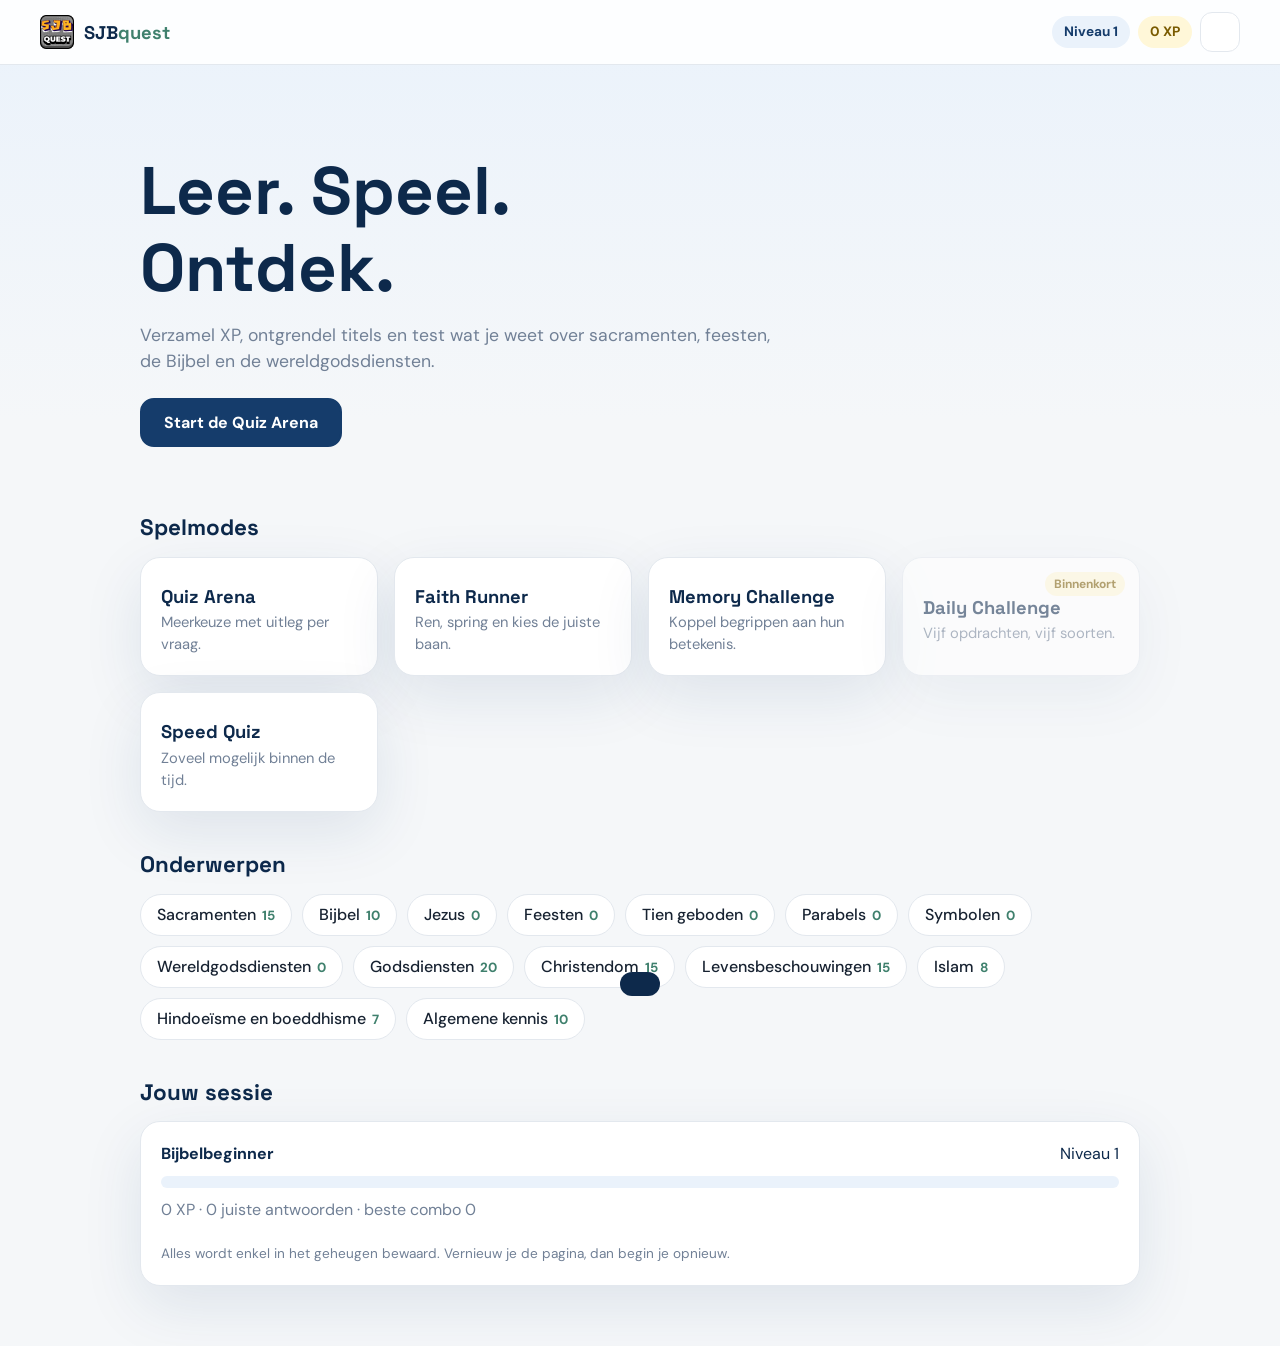
==== index.html @ 5b4e06c1 "Fix favicon and OG image paths for GitHub Pages subpath" ====
<!DOCTYPE html>
<html lang="nl">
<head>
<meta charset="UTF-8">
<meta name="viewport" content="width=device-width, initial-scale=1">
<meta property="og:image" content="https://the-mocake-devs.github.io/geloofsquest/logo.png" />
<meta property="og:title" content="SJBquest" />
<meta property="og:description" content="Leer. Speel. Ontdek." />
<title>SJBquest – Leer. Speel. Ontdek.</title>
<link rel="icon" href="logo.png" type="image/png">
<link rel="preconnect" href="https://fonts.googleapis.com">
<link href="https://fonts.googleapis.com/css2?family=DM+Sans:wght@400;500;700&family=Space+Grotesk:wght@500;700&display=swap" rel="stylesheet">
<link href="https://cdn.lineicons.com/5.2/line/lineicons.css" rel="stylesheet">
<link rel="stylesheet" href="style.css">
</head>
<body>
<header class="nav">
  <a class="brand" href="#" data-go="home">
    <!-- Eigen logo: zet je bestand in de map en vervang src (bv. logo.png) -->
    <img id="logo" src="logo.png" alt="" onerror="this.style.display='none'">
    <span>SJB<b>quest</b></span>
  </a>
  <div class="nav-right">
    <span class="chip" id="navLevel">Niveau 1</span>
    <span class="chip xp" id="navXp">0 XP</span>
    <button class="icon-btn" id="soundBtn" aria-label="Geluid aan of uit" aria-pressed="false"><i class="lni lni-volume-mute" aria-hidden="true"></i></button>
  </div>
</header>

<main>
  <section id="home" class="screen active">
    <div class="hero">
      <h1>Leer. Speel. Ontdek.</h1>
      <p>Verzamel XP, ontgrendel titels en test wat je weet over sacramenten, feesten, de Bijbel en de wereldgodsdiensten.</p>
      <button class="btn primary" data-play="quiz">Start de Quiz Arena</button>
    </div>

    <h2 class="sec-title">Spelmodes</h2>
    <div class="grid" id="modeGrid"></div>

    <h2 class="sec-title">Onderwerpen</h2>
    <div class="topics" id="topicList"></div>

    <h2 class="sec-title">Jouw sessie</h2>
    <div class="card session">
      <div class="level-row"><strong id="sesTitle">Bijbelbeginner</strong><span id="sesLevel">Niveau 1</span></div>
      <div class="bar"><i id="sesBar"></i></div>
      <p class="muted" id="sesText">0 XP · 0 juiste antwoorden · beste combo 0</p>
      <div class="medals" id="medals"></div>
      <p class="muted small">Alles wordt enkel in het geheugen bewaard. Vernieuw je de pagina, dan begin je opnieuw.</p>
    </div>
  </section>

  <section id="game" class="screen"><div id="gameRoot"></div></section>
</main>

<div id="toast" class="toast" role="status" aria-live="polite"></div>
<canvas id="confetti"></canvas>

<script src="questions.js"></script>
<script src="script.js"></script>
<!-- Spelmodi: elk bestand registreert zichzelf via SJ.registerGame(...) -->
<script src="games/quiz.js"></script>
<script src="games/speed.js"></script>
<script src="games/daily.js"></script>
<script src="games/memory.js"></script>
<script src="games/runner.js"></script>
<script>(typeof loadQuestions === "function" ? loadQuestions() : Promise.resolve()).then(() => SJ.init());</script>
</body>
</html>
---- style.css ----
:root{--blue:#153c6b;--blue-dark:#0d294b;--blue-light:#eaf2fb;--yellow:#f4c542;--yellow-light:#fff7d8;--green:#3f806d;--text:#172231;--muted:#718096;--white:#fff;--background:#f5f7f9;--border:#e3e8ee;--shadow:0 20px 60px rgba(21,60,107,.10);--red:#c0504d}
*{box-sizing:border-box;margin:0}
html,body{overflow-x:hidden}
body{font-family:"DM Sans",system-ui,sans-serif;color:var(--text);background:linear-gradient(180deg,var(--blue-light),var(--background) 420px);min-height:100vh;line-height:1.5}
h1,h2,h3{font-family:"Space Grotesk","DM Sans",sans-serif;color:var(--blue-dark);line-height:1.15}
.nav{position:sticky;top:0;z-index:20;display:flex;justify-content:space-between;align-items:center;padding:12px clamp(16px,4vw,40px);background:rgba(255,255,255,.88);backdrop-filter:blur(10px);border-bottom:1px solid var(--border)}
.brand{display:flex;align-items:center;gap:10px;text-decoration:none;color:var(--blue-dark);font:700 1.15rem "Space Grotesk",sans-serif}
.brand b{color:var(--green)}.brand img{height:34px}
.nav-right{display:flex;gap:8px;align-items:center}
.chip{background:var(--blue-light);color:var(--blue);padding:6px 12px;border-radius:99px;font-weight:700;font-size:.85rem}
.chip.xp{background:var(--yellow-light);color:#7a5b00}
.icon-btn{border:1px solid var(--border);background:#fff;border-radius:12px;width:40px;height:40px;cursor:pointer;font-size:1.1rem}
main{max-width:1080px;margin:0 auto;padding:24px clamp(16px,4vw,40px) 60px}
.screen{display:none}.screen.active{display:block;animation:in .35s ease}
@keyframes in{from{opacity:0;transform:translateY(8px)}to{opacity:1;transform:none}}
.hero{padding:clamp(28px,6vw,64px) 0 28px;max-width:640px}
.hero h1{font-size:clamp(2.4rem,7vw,4.2rem);margin-bottom:14px}
.hero p{font-size:1.1rem;color:var(--muted);margin-bottom:24px}
.sec-title{font-size:1.4rem;margin:40px 0 16px}
.btn{font:700 1rem "DM Sans",sans-serif;border:2px solid var(--blue);background:#fff;color:var(--blue);padding:12px 22px;border-radius:14px;cursor:pointer;transition:.18s}
.btn:hover{transform:translateY(-2px);box-shadow:var(--shadow)}
.btn.primary{background:var(--blue);color:#fff}
.btn.yellow{background:var(--yellow);border-color:var(--yellow);color:var(--blue-dark)}
.btn:focus-visible,.icon-btn:focus-visible,.mode:focus-visible,.answer:focus-visible{outline:3px solid var(--yellow);outline-offset:2px}
.grid{display:grid;grid-template-columns:repeat(auto-fill,minmax(230px,1fr));gap:16px}
.card,.mode{background:#fff;border:1px solid var(--border);border-radius:20px;box-shadow:var(--shadow);padding:20px}
.mode{text-align:left;cursor:pointer;font:inherit;transition:.2s;position:relative}
.mode:hover{transform:translateY(-4px);border-color:var(--green)}
.mode .ico{font-size:1.8rem;display:block;margin-bottom:8px}
.mode h3{font-size:1.15rem;margin-bottom:4px}.mode p{color:var(--muted);font-size:.92rem}
.mode.soon{opacity:.55;cursor:default}.mode.soon:hover{transform:none;border-color:var(--border)}
.mode .tag{position:absolute;top:14px;right:14px;font-size:.75rem;background:var(--yellow-light);color:#7a5b00;padding:3px 9px;border-radius:99px;font-weight:700}
.topics{display:flex;flex-wrap:wrap;gap:10px}
.topic{background:#fff;border:1px solid var(--border);border-radius:99px;padding:8px 16px;font-weight:500}
.topic small{color:var(--green);font-weight:700;margin-left:6px}
.level-row{display:flex;justify-content:space-between;margin-bottom:10px;color:var(--blue-dark)}
.bar{height:12px;background:var(--blue-light);border-radius:99px;overflow:hidden}
.bar i{display:block;height:100%;width:0;background:linear-gradient(90deg,var(--green),var(--yellow));border-radius:99px;transition:width .5s}
.muted{color:var(--muted)}.small{font-size:.85rem;margin-top:10px}
#sesText{margin-top:10px}
.medals{display:flex;flex-wrap:wrap;gap:8px;margin-top:12px}
.medal{background:var(--yellow-light);border-radius:12px;padding:6px 12px;font-size:.9rem;font-weight:700}
.answer{display:block;width:100%;text-align:left;font:500 1rem "DM Sans",sans-serif;background:#fff;border:2px solid var(--border);border-radius:14px;padding:14px 16px;margin-bottom:10px;cursor:pointer;transition:.15s}
.answer:hover:not(:disabled){border-color:var(--blue);background:var(--blue-light)}
.answer.right{border-color:var(--green);background:#e6f3ee}.answer.wrong{border-color:var(--red);background:#fbeaea}
.feedback{margin-top:12px;padding:14px;border-radius:14px;background:var(--blue-light)}
.game-head{display:flex;justify-content:space-between;align-items:center;margin-bottom:14px}
.pop{animation:pop .4s}@keyframes pop{50%{transform:scale(1.25)}}
.toast{position:fixed;left:50%;bottom:24px;transform:translate(-50%,120px);background:var(--blue-dark);color:#fff;padding:12px 20px;border-radius:14px;transition:.35s;z-index:50;max-width:90vw;text-align:center}
.toast.show{transform:translate(-50%,0)}
#confetti{position:fixed;inset:0;pointer-events:none;z-index:60;width:100%;height:100%}
/* Lineicons: één maatvoering per context */
.lni{line-height:1;vertical-align:-.12em}
.icon-btn .lni{font-size:22px;vertical-align:0}
.mode .ico .lni{font-size:30px;vertical-align:0}
.medal .lni{font-size:15px;margin-right:4px}
@media (prefers-reduced-motion:reduce){*{animation:none!important;transition:none!important}}
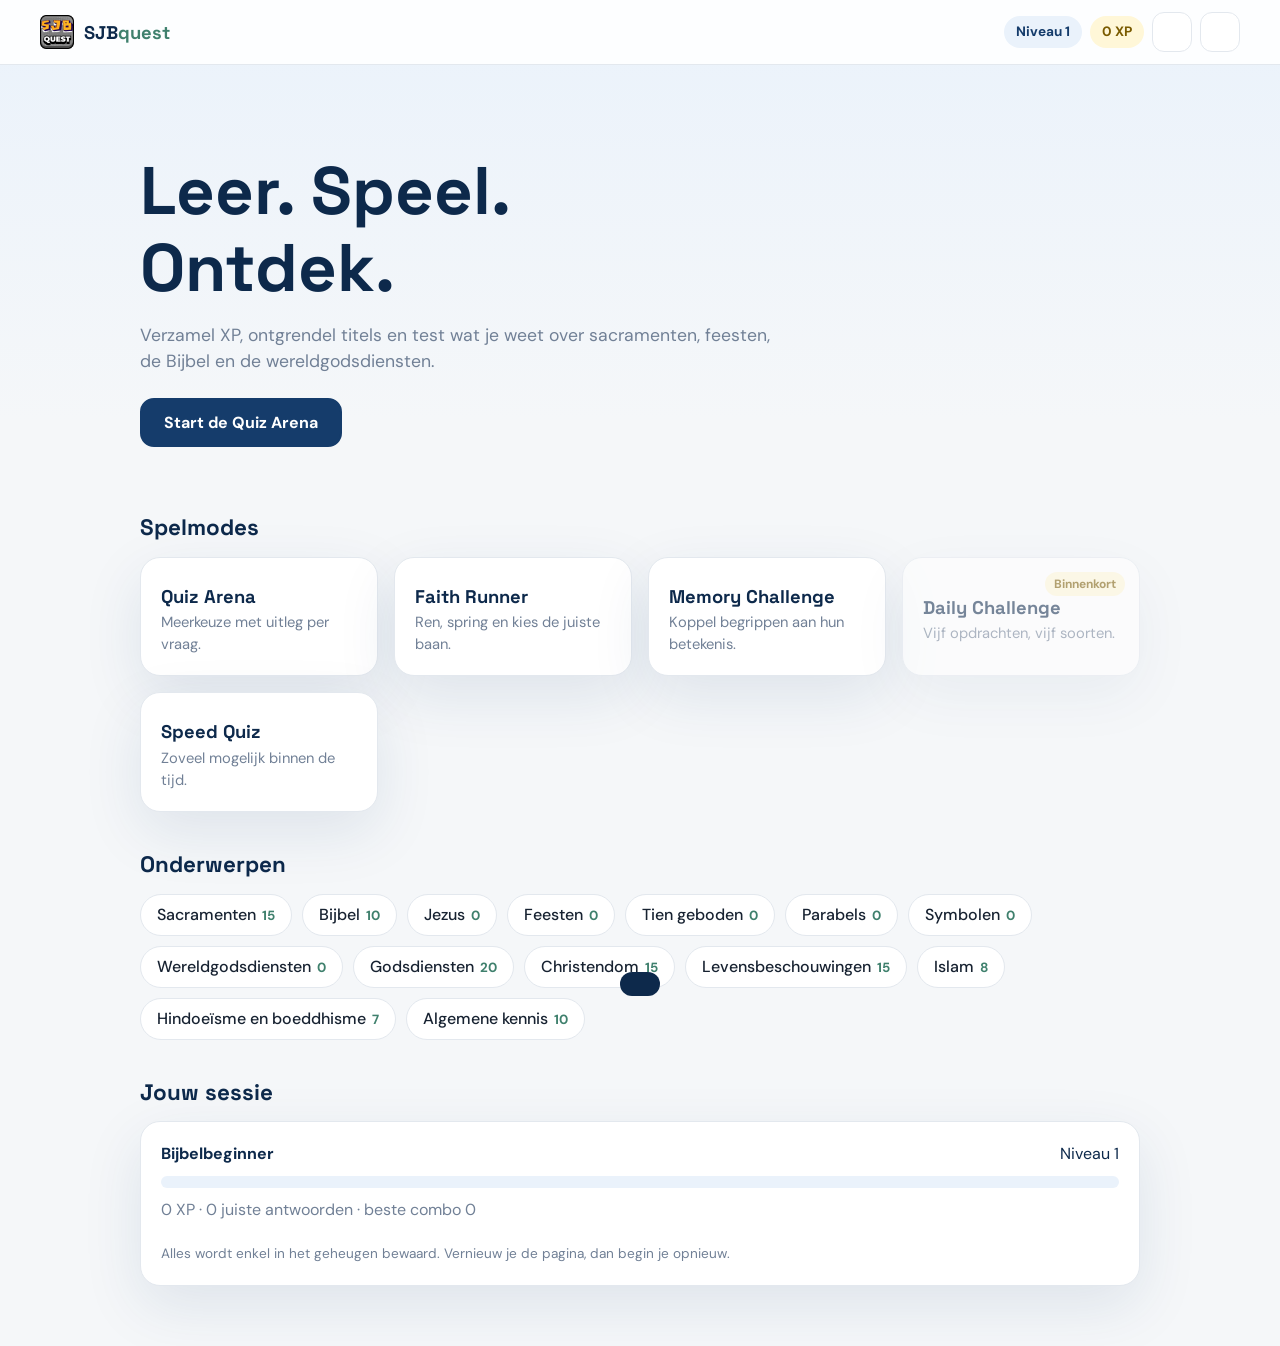
==== commit e406eb07: "Add Microsoft OAuth accounts, D1 progress and admin dashboard (next)" ====
--- a/index.html
+++ b/index.html
@@ -23,6 +23,8 @@
   <div class="nav-right">
     <span class="chip" id="navLevel">Niveau 1</span>
     <span class="chip xp" id="navXp">0 XP</span>
+    <button class="icon-btn" id="adminBtn" aria-label="Vragen beheren" title="Vragen beheren" hidden><i class="lni lni-settings" aria-hidden="true"></i></button>
+    <button class="icon-btn" id="loginBtn" aria-label="Inloggen met Microsoft" title="Inloggen met Microsoft"><i class="lni lni-user-4" aria-hidden="true"></i></button>
     <button class="icon-btn" id="soundBtn" aria-label="Geluid aan of uit" aria-pressed="false"><i class="lni lni-volume-mute" aria-hidden="true"></i></button>
   </div>
 </header>
--- a/style.css
+++ b/style.css
@@ -10,6 +10,8 @@
 .chip{background:var(--blue-light);color:var(--blue);padding:6px 12px;border-radius:99px;font-weight:700;font-size:.85rem}
 .chip.xp{background:var(--yellow-light);color:#7a5b00}
 .icon-btn{border:1px solid var(--border);background:#fff;border-radius:12px;width:40px;height:40px;cursor:pointer;font-size:1.1rem}
+.icon-btn.active{background:var(--blue-light);border-color:var(--green)}
+[hidden]{display:none!important}
 main{max-width:1080px;margin:0 auto;padding:24px clamp(16px,4vw,40px) 60px}
 .screen{display:none}.screen.active{display:block;animation:in .35s ease}
 @keyframes in{from{opacity:0;transform:translateY(8px)}to{opacity:1;transform:none}}
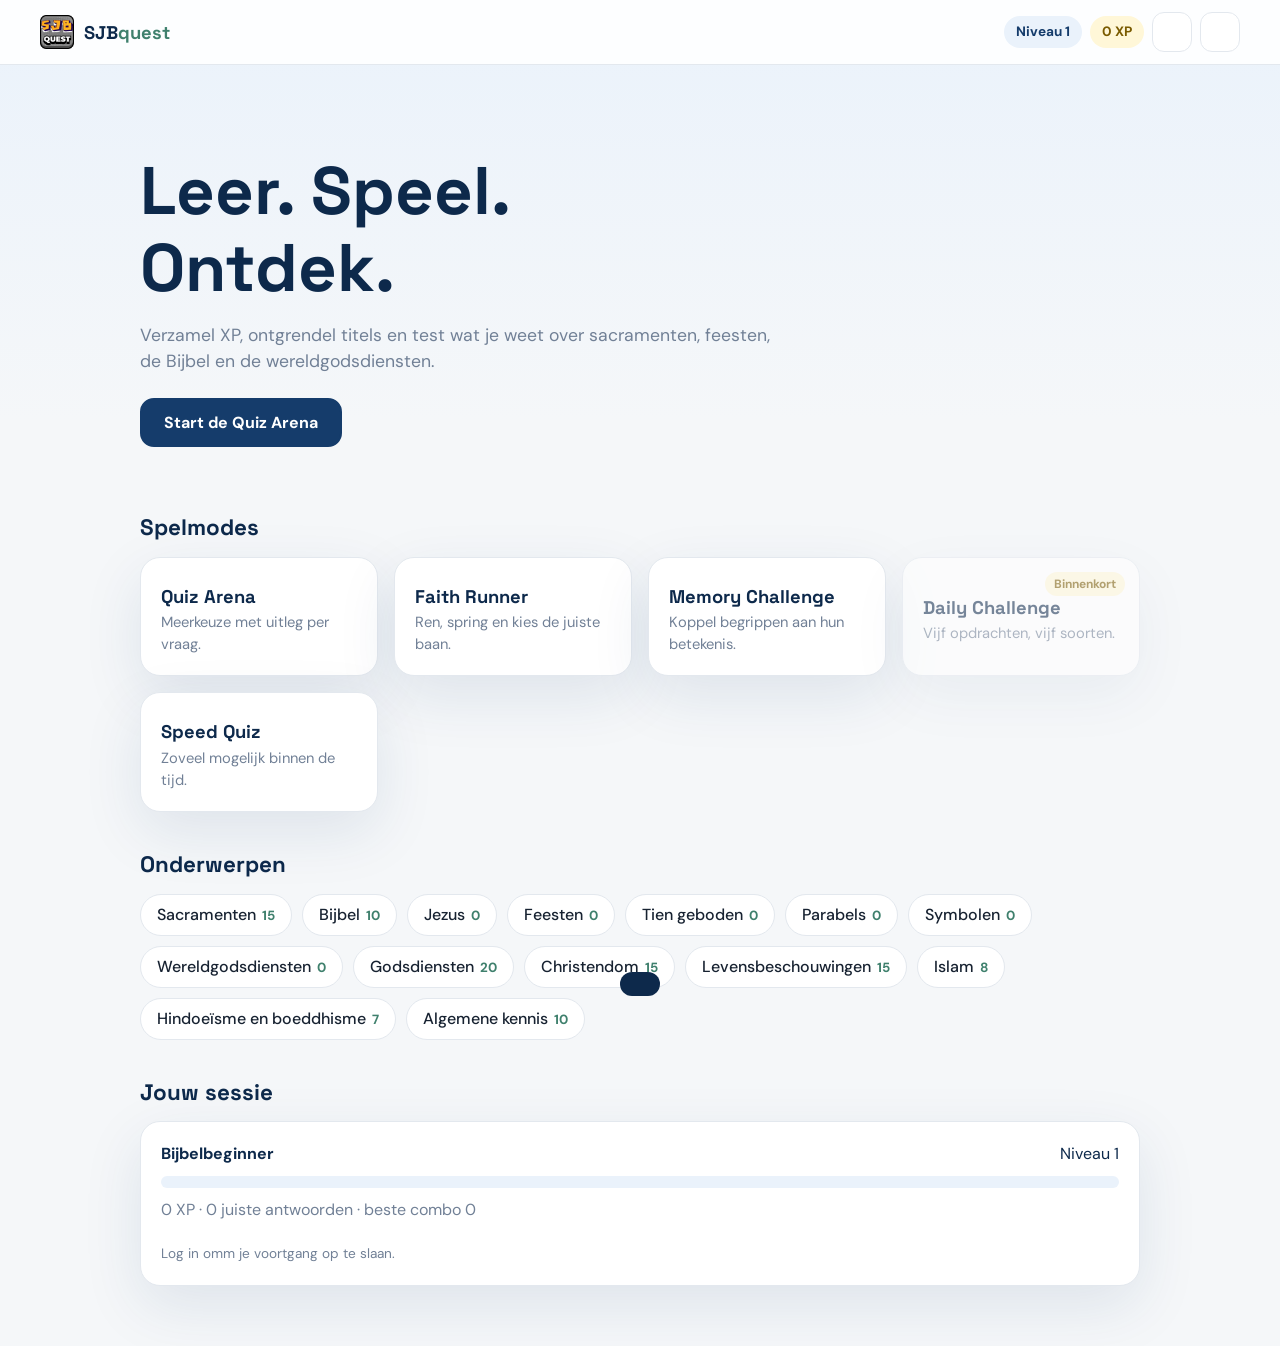
==== commit b6376718: "give. me. your. data" ====
--- a/index.html
+++ b/index.html
@@ -3,9 +3,13 @@
 <head>
 <meta charset="UTF-8">
 <meta name="viewport" content="width=device-width, initial-scale=1">
-<meta property="og:image" content="https://the-mocake-devs.github.io/geloofsquest/logo.png" />
-<meta property="og:title" content="SJBquest" />
-<meta property="og:description" content="Leer. Speel. Ontdek." />
+<meta name="description" content="Speel SJBquest: quiz, memory en Faith Runner. Leer over sacramenten, de Bijbel, feesten en wereldgodsdiensten terwijl je XP verzamelt.">
+<link rel="canonical" href="https://sjbijbel.app/quest/">
+<meta property="og:type" content="website">
+<meta property="og:url" content="https://sjbijbel.app/quest/">
+<meta property="og:image" content="https://sjbijbel.app/quest/logo.png">
+<meta property="og:title" content="SJBquest – Leer. Speel. Ontdek.">
+<meta property="og:description" content="Leer. Speel. Ontdek. Verzamel XP in quiz, memory en Faith Runner.">
 <title>SJBquest – Leer. Speel. Ontdek.</title>
 <link rel="icon" href="logo.png" type="image/png">
 <link rel="preconnect" href="https://fonts.googleapis.com">
@@ -16,15 +20,23 @@
 <body>
 <header class="nav">
   <a class="brand" href="#" data-go="home">
-    <!-- Eigen logo: zet je bestand in de map en vervang src (bv. logo.png) -->
+    
     <img id="logo" src="logo.png" alt="" onerror="this.style.display='none'">
     <span>SJB<b>quest</b></span>
   </a>
   <div class="nav-right">
     <span class="chip" id="navLevel">Niveau 1</span>
     <span class="chip xp" id="navXp">0 XP</span>
-    <button class="icon-btn" id="adminBtn" aria-label="Vragen beheren" title="Vragen beheren" hidden><i class="lni lni-settings" aria-hidden="true"></i></button>
-    <button class="icon-btn" id="loginBtn" aria-label="Inloggen met Microsoft" title="Inloggen met Microsoft"><i class="lni lni-user-4" aria-hidden="true"></i></button>
+    <div class="account" id="account">
+      <button class="icon-btn" id="accountBtn" aria-label="Account" title="Account" aria-expanded="false"><span id="accountFace"><i class="lni lni-user-4" aria-hidden="true"></i></span></button>
+      <div class="account-menu" id="accountMenu" hidden>
+        <div class="account-head" id="accountHead">Niet ingelogd</div>
+        <button data-a="login">Inloggen met Microsoft</button>
+        <button data-a="profile">Instellingen</button>
+        <a href="#" data-a="admin" hidden>Zone voor leerkrachten</a>
+        <button data-a="logout">Uitloggen</button>
+      </div>
+    </div>
     <button class="icon-btn" id="soundBtn" aria-label="Geluid aan of uit" aria-pressed="false"><i class="lni lni-volume-mute" aria-hidden="true"></i></button>
   </div>
 </header>
@@ -49,7 +61,7 @@
       <div class="bar"><i id="sesBar"></i></div>
       <p class="muted" id="sesText">0 XP · 0 juiste antwoorden · beste combo 0</p>
       <div class="medals" id="medals"></div>
-      <p class="muted small">Alles wordt enkel in het geheugen bewaard. Vernieuw je de pagina, dan begin je opnieuw.</p>
+      <p class="muted small">Log in omm je voortgang op te slaan.</p>
     </div>
   </section>
 
@@ -59,9 +71,10 @@
 <div id="toast" class="toast" role="status" aria-live="polite"></div>
 <canvas id="confetti"></canvas>
 
+<script>window.SJ_BASE = location.pathname === "/quest" || location.pathname.startsWith("/quest/") ? "/quest" : "";</script>
 <script src="questions.js"></script>
 <script src="script.js"></script>
-<!-- Spelmodi: elk bestand registreert zichzelf via SJ.registerGame(...) -->
+
 <script src="games/quiz.js"></script>
 <script src="games/speed.js"></script>
 <script src="games/daily.js"></script>
--- a/style.css
+++ b/style.css
@@ -12,6 +12,14 @@
 .icon-btn{border:1px solid var(--border);background:#fff;border-radius:12px;width:40px;height:40px;cursor:pointer;font-size:1.1rem}
 .icon-btn.active{background:var(--blue-light);border-color:var(--green)}
 [hidden]{display:none!important}
+.account{position:relative}
+.account-menu{position:absolute;right:0;top:48px;z-index:40;width:210px;background:#fff;border:1px solid var(--border);border-radius:16px;box-shadow:var(--shadow);padding:8px;display:flex;flex-direction:column;gap:4px}
+.account-head{padding:8px 10px;border-bottom:1px solid var(--border);margin-bottom:4px;font-size:.8rem;color:var(--muted);word-break:break-word}
+.account-head b{display:block;color:var(--blue-dark);font-size:.9rem}
+.account-menu button,.account-menu a{text-align:left;padding:9px 10px;border:0;border-radius:10px;background:none;font:600 .85rem "DM Sans",sans-serif;color:var(--blue-dark);cursor:pointer;text-decoration:none}
+.account-menu button:hover,.account-menu a:hover{background:var(--blue-light)}
+#accountFace{display:grid;place-items:center}
+#accountFace img{width:22px;height:22px;border-radius:50%;object-fit:cover;display:block}
 main{max-width:1080px;margin:0 auto;padding:24px clamp(16px,4vw,40px) 60px}
 .screen{display:none}.screen.active{display:block;animation:in .35s ease}
 @keyframes in{from{opacity:0;transform:translateY(8px)}to{opacity:1;transform:none}}
@@ -51,7 +59,7 @@
 .toast{position:fixed;left:50%;bottom:24px;transform:translate(-50%,120px);background:var(--blue-dark);color:#fff;padding:12px 20px;border-radius:14px;transition:.35s;z-index:50;max-width:90vw;text-align:center}
 .toast.show{transform:translate(-50%,0)}
 #confetti{position:fixed;inset:0;pointer-events:none;z-index:60;width:100%;height:100%}
-/* Lineicons: één maatvoering per context */
+
 .lni{line-height:1;vertical-align:-.12em}
 .icon-btn .lni{font-size:22px;vertical-align:0}
 .mode .ico .lni{font-size:30px;vertical-align:0}
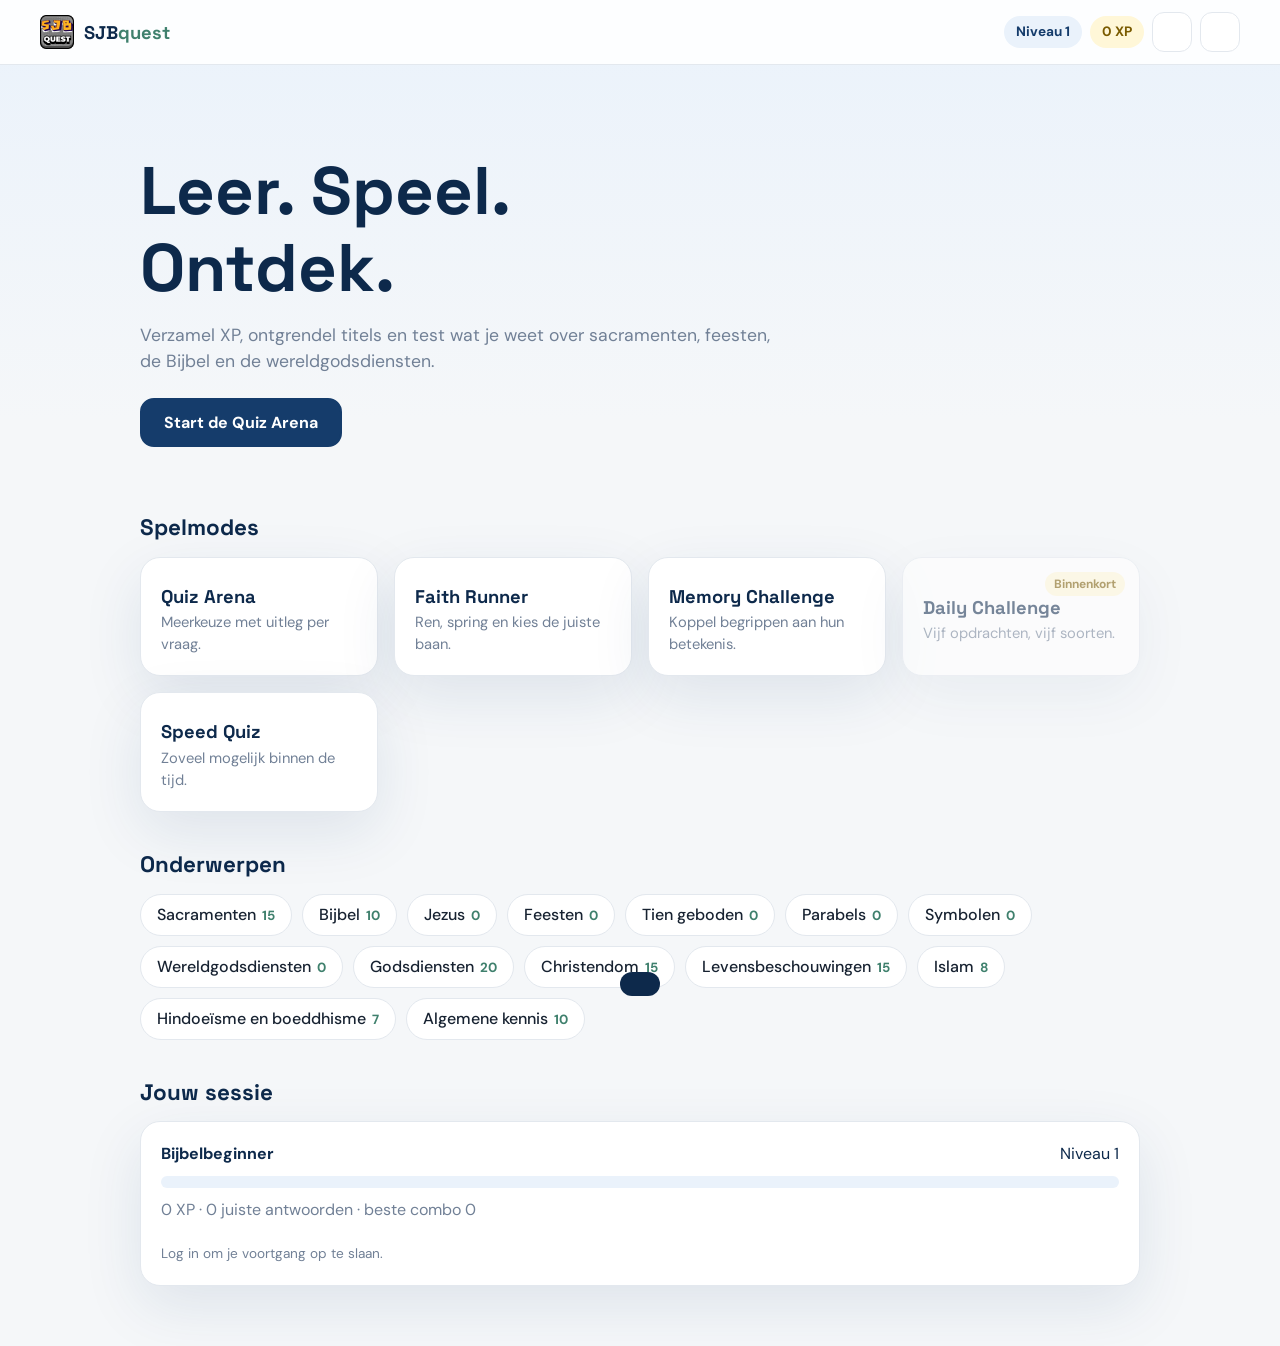
==== commit 46579f48: "shit dubbel ‘m’ typo" ====
--- a/index.html
+++ b/index.html
@@ -61,7 +61,7 @@
       <div class="bar"><i id="sesBar"></i></div>
       <p class="muted" id="sesText">0 XP · 0 juiste antwoorden · beste combo 0</p>
       <div class="medals" id="medals"></div>
-      <p class="muted small">Log in omm je voortgang op te slaan.</p>
+      <p class="muted small">Log in om je voortgang op te slaan.</p>
     </div>
   </section>
 
